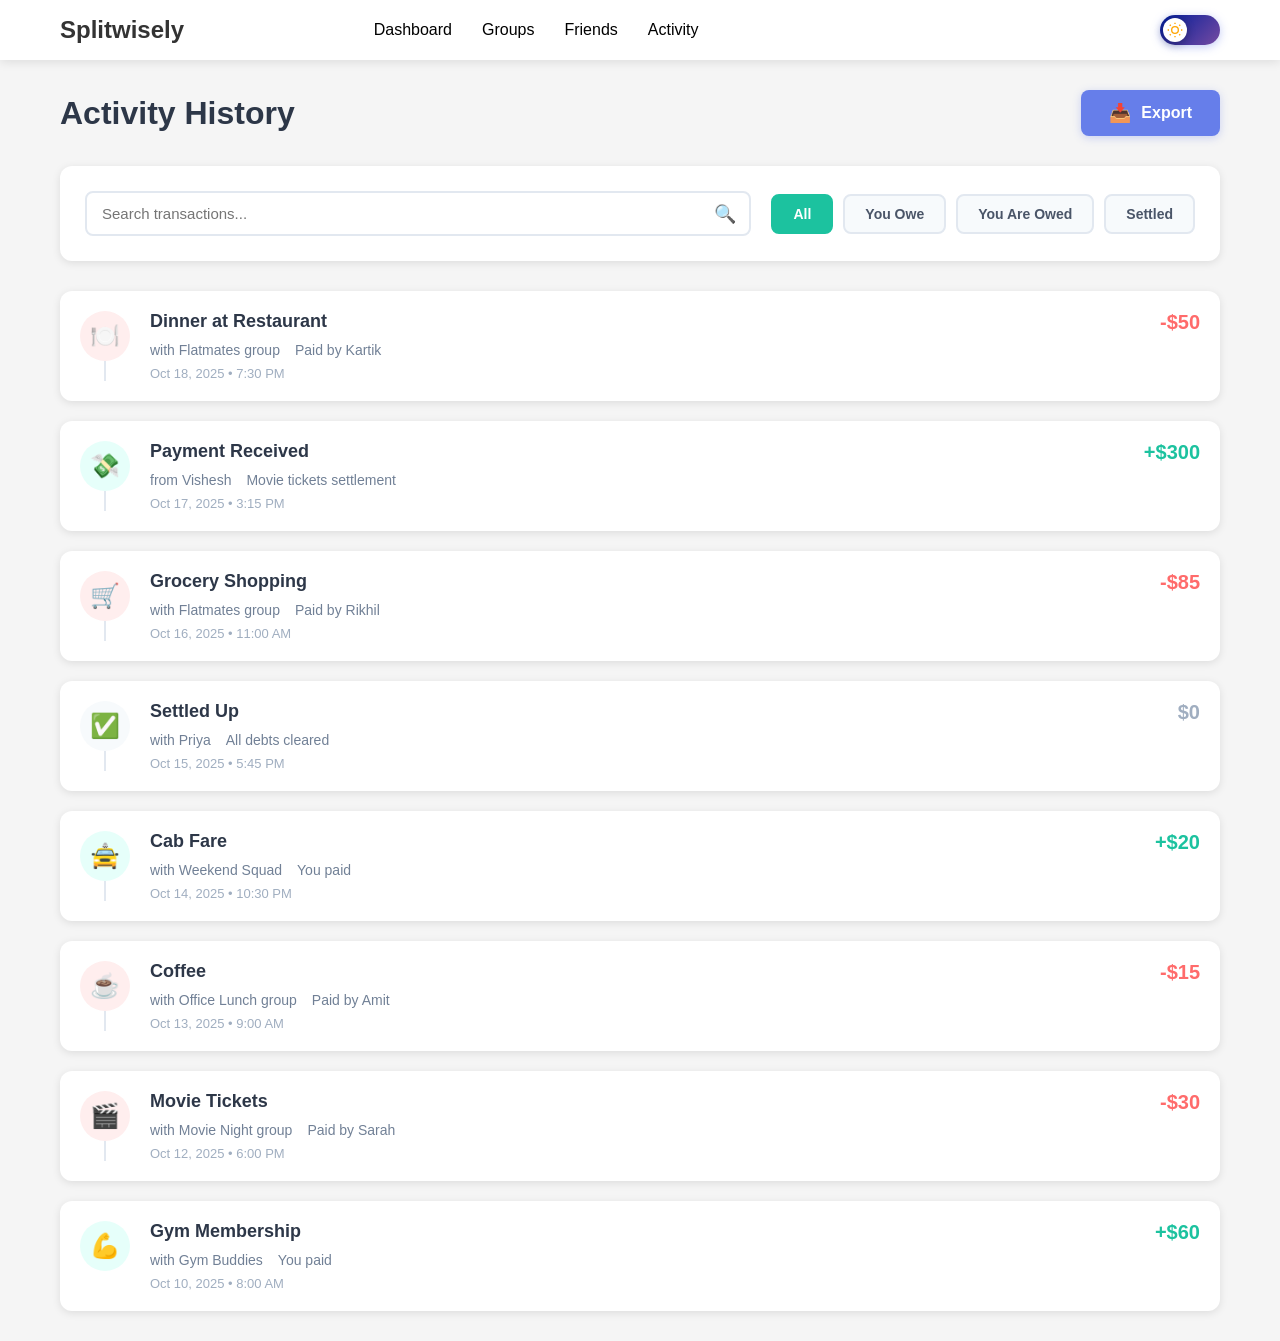
==== templates/activity.html @ 5d75af40 "Added Friends, Activity , Groups page" ====
<!DOCTYPE html>
<html lang="en">
<head>
    <!-- basic HTML5 setup -->
    <meta charset="UTF-8">
    <!-- mobile responsive -->
    <meta name="viewport" content="width=device-width, initial-scale=1.0">
    <title>Activity - Split Wisely</title>
    
    <!-- main dashboard CSS -->
    <link rel="stylesheet" href="../static/css/style.css">
    <!-- activity page ki apni CSS -->
    <link rel="stylesheet" href="../static/css/activity.css">
</head>
<body>
    
    <!-- top navbar -->
    <nav class="navbar">
        <div class="nav-container">
            <!-- logo left me -->
            <h1 class="logo">Splitwisely</h1>
            
            <!-- navigation menu -->
            <ul class="nav-links">
                <li><a href="index.html">Dashboard</a></li>
                <li><a href="groups.html">Groups</a></li>
                <li><a href="friends.html">Friends</a></li>
                <!-- current page - active class laga di -->
                <li><a href="activity.html" class="active">Activity</a></li>
            </ul>
            
            <!-- user greeting -->
            <div class="user-profile">
                <span>Hi, User!</span>
            </div>
            
            <!-- dark mode toggle -->
            <div class="theme-toggle">
                <input type="checkbox" id="themeToggle" class="toggle-checkbox">
                <label for="themeToggle" class="toggle-label">
                    <span class="toggle-ball">
                        <!-- sun icon -->
                        <svg class="icon sun-icon" viewBox="0 0 24 24" fill="none" stroke="currentColor" stroke-width="2">
                            <circle cx="12" cy="12" r="5"></circle>
                            <line x1="12" y1="1" x2="12" y2="3"></line>
                            <line x1="12" y1="21" x2="12" y2="23"></line>
                            <line x1="4.22" y1="4.22" x2="5.64" y2="5.64"></line>
                            <line x1="18.36" y1="18.36" x2="19.78" y2="19.78"></line>
                            <line x1="1" y1="12" x2="3" y2="12"></line>
                            <line x1="21" y1="12" x2="23" y2="12"></line>
                            <line x1="4.22" y1="19.78" x2="5.64" y2="18.36"></line>
                            <line x1="18.36" y1="5.64" x2="19.78" y2="4.22"></line>
                        </svg>
                        <!-- moon icon -->
                        <svg class="icon moon-icon" viewBox="0 0 24 24" fill="currentColor">
                            <path d="M21 12.79A9 9 0 1 1 11.21 3 7 7 0 0 0 21 12.79z"></path>
                        </svg>
                    </span>
                </label>
            </div>
        </div>
    </nav>

    <!-- main content -->
    <div class="main-container">
        
        <!-- page header -->
        <div class="page-header">
            <h1 class="page-title">Activity History</h1>
            <!-- export button - future feature -->
            <button class="export-btn" id="exportBtn">
                <span class="btn-icon">📥</span>
                Export
            </button>
        </div>

        <!-- filters section - search aur filter options -->
        <div class="filters-section">
            <!-- search box -->
            <div class="search-box">
                <input type="text" id="searchInput" placeholder="Search transactions..." class="search-input">
                <span class="search-icon">🔍</span>
            </div>
            
            <!-- filter buttons -->
            <div class="filter-buttons">
                <!-- sab transactions dikhayen - default active -->
                <button class="filter-btn active" data-filter="all">All</button>
                <!-- sirf mujhe dena hai wale -->
                <button class="filter-btn" data-filter="owe">You Owe</button>
                <!-- sirf mujhe milna hai wale -->
                <button class="filter-btn" data-filter="owed">You Are Owed</button>
                <!-- sirf settled transactions -->
                <button class="filter-btn" data-filter="settled">Settled</button>
            </div>
        </div>

        <!-- activity timeline - sab transactions chronologically -->
        <div class="activity-timeline">
            
            <!-- Transaction 1: Recent - dinner expense -->
            <div class="activity-item" data-type="owe">
                <!-- left side - icon aur line -->
                <div class="activity-icon owe-icon">
                    <!-- emoji icon expense type ke according -->
                    <span class="icon-emoji">🍽️</span>
                </div>
                
                <!-- right side - transaction details -->
                <div class="activity-content">
                    <div class="activity-header">
                        <!-- transaction title -->
                        <h3 class="activity-title">Dinner at Restaurant</h3>
                        <!-- amount - red kyunki owe hai -->
                        <p class="activity-amount owe">-$50</p>
                    </div>
                    <div class="activity-details">
                        <!-- kis group/friend ke saath -->
                        <p class="activity-group">with Flatmates group</p>
                        <!-- paid by kaun -->
                        <p class="activity-paidby">Paid by Kartik</p>
                    </div>
                    <!-- date aur time -->
                    <p class="activity-date">Oct 18, 2025 • 7:30 PM</p>
                </div>
            </div>

            <!-- Transaction 2: Payment received -->
            <div class="activity-item" data-type="owed">
                <div class="activity-icon owed-icon">
                    <span class="icon-emoji">💸</span>
                </div>
                <div class="activity-content">
                    <div class="activity-header">
                        <h3 class="activity-title">Payment Received</h3>
                        <!-- green amount - mujhe mila -->
                        <p class="activity-amount owed">+$300</p>
                    </div>
                    <div class="activity-details">
                        <p class="activity-group">from Vishesh</p>
                        <p class="activity-paidby">Movie tickets settlement</p>
                    </div>
                    <p class="activity-date">Oct 17, 2025 • 3:15 PM</p>
                </div>
            </div>

            <!-- Transaction 3: Grocery shopping -->
            <div class="activity-item" data-type="owe">
                <div class="activity-icon owe-icon">
                    <span class="icon-emoji">🛒</span>
                </div>
                <div class="activity-content">
                    <div class="activity-header">
                        <h3 class="activity-title">Grocery Shopping</h3>
                        <p class="activity-amount owe">-$85</p>
                    </div>
                    <div class="activity-details">
                        <p class="activity-group">with Flatmates group</p>
                        <p class="activity-paidby">Paid by Rikhil</p>
                    </div>
                    <p class="activity-date">Oct 16, 2025 • 11:00 AM</p>
                </div>
            </div>

            <!-- Transaction 4: Settled up -->
            <div class="activity-item" data-type="settled">
                <div class="activity-icon settled-icon">
                    <span class="icon-emoji">✅</span>
                </div>
                <div class="activity-content">
                    <div class="activity-header">
                        <h3 class="activity-title">Settled Up</h3>
                        <!-- gray - settled transaction -->
                        <p class="activity-amount settled">$0</p>
                    </div>
                    <div class="activity-details">
                        <p class="activity-group">with Priya</p>
                        <p class="activity-paidby">All debts cleared</p>
                    </div>
                    <p class="activity-date">Oct 15, 2025 • 5:45 PM</p>
                </div>
            </div>

            <!-- Transaction 5: Cab fare -->
            <div class="activity-item" data-type="owed">
                <div class="activity-icon owed-icon">
                    <span class="icon-emoji">🚖</span>
                </div>
                <div class="activity-content">
                    <div class="activity-header">
                        <h3 class="activity-title">Cab Fare</h3>
                        <p class="activity-amount owed">+$20</p>
                    </div>
                    <div class="activity-details">
                        <p class="activity-group">with Weekend Squad</p>
                        <p class="activity-paidby">You paid</p>
                    </div>
                    <p class="activity-date">Oct 14, 2025 • 10:30 PM</p>
                </div>
            </div>

            <!-- Transaction 6: Coffee -->
            <div class="activity-item" data-type="owe">
                <div class="activity-icon owe-icon">
                    <span class="icon-emoji">☕</span>
                </div>
                <div class="activity-content">
                    <div class="activity-header">
                        <h3 class="activity-title">Coffee</h3>
                        <p class="activity-amount owe">-$15</p>
                    </div>
                    <div class="activity-details">
                        <p class="activity-group">with Office Lunch group</p>
                        <p class="activity-paidby">Paid by Amit</p>
                    </div>
                    <p class="activity-date">Oct 13, 2025 • 9:00 AM</p>
                </div>
            </div>

            <!-- Transaction 7: Movie tickets -->
            <div class="activity-item" data-type="owe">
                <div class="activity-icon owe-icon">
                    <span class="icon-emoji">🎬</span>
                </div>
                <div class="activity-content">
                    <div class="activity-header">
                        <h3 class="activity-title">Movie Tickets</h3>
                        <p class="activity-amount owe">-$30</p>
                    </div>
                    <div class="activity-details">
                        <p class="activity-group">with Movie Night group</p>
                        <p class="activity-paidby">Paid by Sarah</p>
                    </div>
                    <p class="activity-date">Oct 12, 2025 • 6:00 PM</p>
                </div>
            </div>

            <!-- Transaction 8: Gym membership -->
            <div class="activity-item" data-type="owed">
                <div class="activity-icon owed-icon">
                    <span class="icon-emoji">💪</span>
                </div>
                <div class="activity-content">
                    <div class="activity-header">
                        <h3 class="activity-title">Gym Membership</h3>
                        <p class="activity-amount owed">+$60</p>
                    </div>
                    <div class="activity-details">
                        <p class="activity-group">with Gym Buddies</p>
                        <p class="activity-paidby">You paid</p>
                    </div>
                    <p class="activity-date">Oct 10, 2025 • 8:00 AM</p>
                </div>
            </div>

        </div>

        <!-- no results message - initially hidden -->
        <div class="no-results" id="noResults" style="display: none;">
            <p>No transactions found 🔍</p>
            <p class="no-results-sub">Try adjusting your search or filters</p>
        </div>

    </div>

    <!-- JavaScript files -->
    <script src="../static/js/app.js"></script>
    <script src="../static/js/activity.js"></script>
</body>
</html>
---- static/css/style.css ----
/* ===== RESET & BASIC STYLING ===== */
* {
    margin: 0;
    padding: 0;
    box-sizing: border-box;
}

body {
    font-family: 'Segoe UI', Tahoma, Geneva, Verdana, sans-serif;
    background-color: #f5f5f5;
    color: #333;
}

/* ===== NAVBAR STYLING ===== */
.navbar {
    background-color: #ffffff;
    padding: 15px 0;
    box-shadow: 0 2px 10px rgba(0,0,0,0.1);
    position: sticky;
    top: 0;
    z-index: 100;
}

.nav-container {
    max-width: 1200px;
    margin: 0 auto;
    padding: 0 20px;
    display: flex;
    justify-content: space-between;
    align-items: center;
}

/* LOGO STYLING - Yaha tumhara logo chhota hoga */
.logo img {
    height: 150px;
    width: auto;
}

.nav-links {
    display: flex;
    list-style: none;
    gap: 30px;
}

.nav-links a {
    color: rgb(0, 0, 0);
    text-decoration: none;
    font-weight: 500;
    font-size: 16px;
    transition: opacity 0.3s;
}

.nav-links a:hover {
    opacity: 0.8;
}

.user-profile {
    color: white;
    font-weight: 500;
}

/* ===== MAIN CONTAINER ===== */
.main-container {
    max-width: 1200px;
    margin: 30px auto;
    padding: 0 20px;
}

/* ===== BALANCE SECTION ===== */
.balance-section {
    display: grid;
    grid-template-columns: repeat(3, 1fr);
    gap: 20px;
    margin-bottom: 40px;
}

.balance-card {
    background: white;
    padding: 25px;
    border-radius: 12px;
    box-shadow: 0 2px 8px rgba(0,0,0,0.1);
    text-align: center;
    transition: transform 0.3s;
}

.balance-card:hover {
    transform: translateY(-5px);
}

.balance-card h3 {
    font-size: 14px;
    color: #666;
    margin-bottom: 10px;
    text-transform: uppercase;
    letter-spacing: 1px;
}

.balance-card .amount {
    font-size: 32px;
    font-weight: bold;
}

/* Balance card colors */
.balance-card.owe .amount {
    color: #ec6707;
}

.balance-card.owed .amount {
    color: #1cc29f;
}

.balance-card.total .amount {
    color: #d40000;
}

/* ===== EXPENSES SECTION ===== */
.expenses-section {
    background: white;
    padding: 30px;
    border-radius: 12px;
    box-shadow: 0 2px 8px rgba(0,0,0,0.1);
}

.expenses-section h2 {
    margin-bottom: 20px;
    color: #2d3748;
    font-size: 24px;
}

.expense-list {
    display: flex;
    flex-direction: column;
    gap: 15px;
}

.expense-item {
    display: flex;
    justify-content: space-between;
    align-items: center;
    padding: 15px;
    background: #f9fafb;
    border-radius: 8px;
    border-left: 4px solid #e2e8f0;
    transition: all 0.3s;
}

.expense-item:hover {
    background: #f1f5f9;
    border-left-color: #1cc29f;
}

.expense-info h4 {
    font-size: 16px;
    color: #2d3748;
    margin-bottom: 5px;
}

.expense-date {
    font-size: 13px;
    color: #718096;
}

.expense-amount {
    font-weight: 600;
    font-size: 16px;
}

.owe-amount p {
    color: #ec6707;
}

.owed-amount p {
    color: #1cc29f;
}

/* ===== FLOATING ADD BUTTON ===== */
.add-expense-btn {
    position: fixed;
    bottom: 30px;
    right: 30px;
    width: 60px;
    height: 60px;
    background: #1cc29f;
    color: white;
    border: none;
    border-radius: 50%;
    font-size: 30px;
    cursor: pointer;
    box-shadow: 0 4px 15px rgba(28, 194, 159, 0.4);
    transition: all 0.3s;
    display: flex;
    align-items: center;
    justify-content: center;
}

.add-expense-btn:hover {
    background: #17a085;
    transform: scale(1.1);
    box-shadow: 0 6px 20px rgba(28, 194, 159, 0.6);
}

.add-expense-btn:active {
    transform: scale(0.95);
}

/* ===== RESPONSIVE DESIGN ===== */
@media (max-width: 768px) {
    .balance-section {
        grid-template-columns: 1fr;
    }
    
    .nav-links {
        gap: 15px;
        font-size: 14px;
    }
    
    .logo img {
        padding: 20px;
        width: 250px;
    }
    
    .expense-item {
        flex-direction: column;
        align-items: flex-start;
        gap: 10px;
    }
}
/* ===== ADD EXPENSE MODAL ===== */
.modal-overlay {
    display: none;
    position: fixed;
    top: 0;
    left: 0;
    width: 100%;
    height: 100%;
    background: rgba(0, 0, 0, 0.6);
    z-index: 1000;
    backdrop-filter: blur(3px);
    animation: fadeIn 0.3s ease;
}

.modal-overlay.active {
    display: flex;
    justify-content: center;
    align-items: center;
}

@keyframes fadeIn {
    from {
        opacity: 0;
    }
    to {
        opacity: 1;
    }
}

.modal-content {
    background: white;
    border-radius: 16px;
    padding: 30px;
    width: 90%;
    max-width: 500px;
    box-shadow: 0 10px 40px rgba(0, 0, 0, 0.3);
    animation: slideUp 0.3s ease;
    max-height: 90vh;
    overflow-y: auto;
}

@keyframes slideUp {
    from {
        transform: translateY(50px);
        opacity: 0;
    }
    to {
        transform: translateY(0);
        opacity: 1;
    }
}

.modal-header {
    display: flex;
    justify-content: space-between;
    align-items: center;
    margin-bottom: 25px;
    padding-bottom: 15px;
    border-bottom: 2px solid #e2e8f0;
}

.modal-header h2 {
    color: #2d3748;
    font-size: 24px;
    margin: 0;
}

.close-btn {
    background: none;
    border: none;
    font-size: 32px;
    color: #718096;
    cursor: pointer;
    width: 40px;
    height: 40px;
    display: flex;
    align-items: center;
    justify-content: center;
    border-radius: 50%;
    transition: all 0.3s;
}

.close-btn:hover {
    background: #f1f5f9;
    color: #2d3748;
    transform: rotate(90deg);
}

/* ===== FORM STYLING ===== */
.expense-form {
    display: flex;
    flex-direction: column;
    gap: 20px;
}

.form-group {
    display: flex;
    flex-direction: column;
    gap: 8px;
}

.form-group label {
    font-weight: 600;
    color: #2d3748;
    font-size: 14px;
    text-transform: uppercase;
    letter-spacing: 0.5px;
}

.form-group input,
.form-group select {
    padding: 12px 15px;
    border: 2px solid #e2e8f0;
    border-radius: 8px;
    font-size: 16px;
    color: #2d3748;
    transition: all 0.3s;
    font-family: inherit;
}

.form-group input:focus,
.form-group select:focus {
    outline: none;
    border-color: #1cc29f;
    box-shadow: 0 0 0 3px rgba(28, 194, 159, 0.1);
}

.form-group input::placeholder {
    color: #a0aec0;
}

/* ===== FORM BUTTONS ===== */
.form-actions {
    display: flex;
    gap: 15px;
    margin-top: 10px;
}

.btn-cancel,
.btn-submit {
    flex: 1;
    padding: 14px 20px;
    border: none;
    border-radius: 8px;
    font-size: 16px;
    font-weight: 600;
    cursor: pointer;
    transition: all 0.3s;
}

.btn-cancel {
    background: #f1f5f9;
    color: #4a5568;
}

.btn-cancel:hover {
    background: #e2e8f0;
}

.btn-submit {
    background: #1cc29f;
    color: white;
}

.btn-submit:hover {
    background: #17a085;
    transform: translateY(-2px);
    box-shadow: 0 4px 12px rgba(28, 194, 159, 0.3);
}

.btn-submit:active {
    transform: translateY(0);
}

/* ===== RESPONSIVE MODAL ===== */
@media (max-width: 768px) {
    .modal-content {
        width: 95%;
        padding: 20px;
    }
    
    .modal-header h2 {
        font-size: 20px;
    }
    
    .form-actions {
        flex-direction: column;
    }
}
/* ===== DARK MODE TOGGLE SWITCH WITH ICONS ===== */
.theme-toggle {
    display: flex;
    align-items: center;
    margin-left: 20px;
}

.toggle-checkbox {
    display: none;
}

.toggle-label {
    width: 60px;
    height: 30px;
    background: linear-gradient(135deg, #001c99 0%, #764ba2 100%);
    border-radius: 50px;
    position: relative;
    cursor: pointer;
    transition: background 0.3s;
    display: flex;
    align-items: center;
    padding: 3px;
    box-shadow: 0 2px 10px rgba(102, 126, 234, 0.4);
}

.toggle-label:hover {
    box-shadow: 0 4px 15px rgba(102, 126, 234, 0.6);
}

.toggle-ball {
    width: 24px;
    height: 24px;
    background: white;
    border-radius: 50%;
    position: absolute;
    left: 3px;
    transition: transform 0.4s cubic-bezier(0.68, -0.55, 0.265, 1.55);
    box-shadow: 0 2px 8px rgba(0,0,0,0.3);
    display: flex;
    align-items: center;
    justify-content: center;
    overflow: hidden;
}

/* Sun and Moon Icons */
.icon {
    width: 16px;
    height: 16px;
    position: absolute;
    transition: all 0.4s ease;
}

.sun-icon {
    color: #ffa500;
    opacity: 1;
    transform: rotate(0deg) scale(1);
}

.moon-icon {
    color: #ffd700;
    opacity: 0;
    transform: rotate(180deg) scale(0);
}

/* When checkbox is checked (Dark mode ON) */
.toggle-checkbox:checked + .toggle-label {
    background: linear-gradient(135deg, #2d3748 0%, #1a202c 100%);
}

.toggle-checkbox:checked + .toggle-label .toggle-ball {
    transform: translateX(30px);
    background: #1a202c;
}

.toggle-checkbox:checked + .toggle-label .sun-icon {
    opacity: 0;
    transform: rotate(-180deg) scale(0);
}

.toggle-checkbox:checked + .toggle-label .moon-icon {
    opacity: 1;
    transform: rotate(0deg) scale(1);
}

/* ===== DARK MODE STYLES ===== */
body.dark-mode {
    background-color: #1a202c;
    color: #e2e8f0;
}

/* Navbar in dark mode */
body.dark-mode .navbar {
    background-color: #2d3748;
    box-shadow: 0 2px 10px rgba(0,0,0,0.5);
}

body.dark-mode .nav-links a {
    color: #e2e8f0;
}

body.dark-mode .user-profile {
    color: #e2e8f0;
}

/* Balance cards in dark mode */
body.dark-mode .balance-card {
    background: #2d3748;
    color: #e2e8f0;
}

body.dark-mode .balance-card h3 {
    color: #a0aec0;
}

/* Expenses section in dark mode */
body.dark-mode .expenses-section {
    background: #2d3748;
    color: #e2e8f0;
}

body.dark-mode .expenses-section h2 {
    color: #e2e8f0;
}

body.dark-mode .expense-item {
    background: #1a202c;
    border-left-color: #4a5568;
}

body.dark-mode .expense-item:hover {
    background: #374151;
    border-left-color: #1cc29f;
}

body.dark-mode .expense-info h4 {
    color: #e2e8f0;
}

body.dark-mode .expense-date {
    color: #a0aec0;
}

/* Floating button in dark mode */
body.dark-mode .add-expense-btn {
    background: #1cc29f;
    box-shadow: 0 4px 15px rgba(28, 194, 159, 0.6);
}

/* Modal in dark mode */
body.dark-mode .modal-overlay {
    background: rgba(0, 0, 0, 0.8);
}

body.dark-mode .modal-content {
    background: #2d3748;
    color: #e2e8f0;
}

body.dark-mode .modal-header {
    border-bottom-color: #4a5568;
}

body.dark-mode .modal-header h2 {
    color: #e2e8f0;
}

body.dark-mode .close-btn {
    color: #a0aec0;
}

body.dark-mode .close-btn:hover {
    background: #374151;
    color: #e2e8f0;
}

body.dark-mode .form-group label {
    color: #e2e8f0;
}

body.dark-mode .form-group input,
body.dark-mode .form-group select {
    background: #1a202c;
    border-color: #4a5568;
    color: #e2e8f0;
}

body.dark-mode .form-group input:focus,
body.dark-mode .form-group select:focus {
    border-color: #1cc29f;
}

body.dark-mode .btn-cancel {
    background: #374151;
    color: #e2e8f0;
}

body.dark-mode .btn-cancel:hover {
    background: #4a5568;
}

/* Smooth transition for all elements */
body,
.navbar,
.balance-card,
.expenses-section,
.expense-item,
.modal-content,
.form-group input,
.form-group select,
.btn-cancel {
    transition: background-color 0.3s ease, color 0.3s ease, border-color 0.3s ease;
}
/* ===== TOTAL BALANCE DYNAMIC COLORS ===== */
.balance-card.total .amount.balance-negative {
    color: #ff6b6b !important;
}

.balance-card.total .amount.balance-positive {
    color: #1cc29f !important;
}

.balance-card.total .amount.balance-zero {
    color: #a0aec0 !important;
}

body.dark-mode .balance-card.total .amount.balance-zero {
    color: #e2e8f0 !important;
}
---- static/css/activity.css ----
/* ===== ACTIVITY PAGE STYLING ===== */

/* page header - title aur export button */
.page-header {
    display: flex;
    justify-content: space-between;
    align-items: center;
    margin-bottom: 30px;
    flex-wrap: wrap;
    gap: 20px;
}

/* page title */
.page-title {
    font-size: 32px;
    font-weight: 700;
    color: #2d3748;
    margin: 0;
}

/* export button - CSV/PDF download ke liye future me */
.export-btn {
    display: flex;
    align-items: center;
    gap: 10px;
    padding: 12px 28px;
    background: #667eea; /* purple */
    color: white;
    border: none;
    border-radius: 8px;
    font-size: 16px;
    font-weight: 600;
    cursor: pointer;
    transition: all 0.3s ease;
    box-shadow: 0 2px 8px rgba(102, 126, 234, 0.3);
}

.btn-icon {
    font-size: 18px;
}

.export-btn:hover {
    background: #5568d3;
    transform: translateY(-2px);
    box-shadow: 0 4px 12px rgba(102, 126, 234, 0.4);
}

.export-btn:active {
    transform: translateY(0);
}

/* ===== FILTERS SECTION ===== */
.filters-section {
    background: white;
    padding: 25px;
    border-radius: 12px;
    box-shadow: 0 2px 8px rgba(0, 0, 0, 0.1);
    margin-bottom: 30px;
    display: flex;
    gap: 20px;
    flex-wrap: wrap; /* mobile pe wrap ho jayega */
    align-items: center;
}

/* search box container */
.search-box {
    position: relative;
    flex: 1; /* available space le lega */
    min-width: 250px; /* minimum width */
}

/* search input field */
.search-input {
    width: 100%;
    padding: 12px 45px 12px 15px; /* right me icon ke liye space */
    border: 2px solid #e2e8f0;
    border-radius: 8px;
    font-size: 15px;
    transition: all 0.3s ease;
    font-family: inherit;
}

/* search input focus - border green ho jayega */
.search-input:focus {
    outline: none;
    border-color: #1cc29f;
    box-shadow: 0 0 0 3px rgba(28, 194, 159, 0.1);
}

/* search icon - input ke andar right side */
.search-icon {
    position: absolute;
    right: 15px;
    top: 50%;
    transform: translateY(-50%);
    font-size: 18px;
    pointer-events: none; /* click na ho */
}

/* filter buttons container */
.filter-buttons {
    display: flex;
    gap: 10px;
    flex-wrap: wrap;
}

/* individual filter button */
.filter-btn {
    padding: 10px 20px;
    background: #f7fafc; /* light gray */
    color: #4a5568;
    border: 2px solid #e2e8f0;
    border-radius: 8px;
    font-size: 14px;
    font-weight: 600;
    cursor: pointer;
    transition: all 0.3s ease;
    white-space: nowrap; /* text ek line me */
}

/* filter button hover */
.filter-btn:hover {
    background: #edf2f7;
    border-color: #cbd5e0;
}

/* active filter button - green */
.filter-btn.active {
    background: #1cc29f;
    color: white;
    border-color: #1cc29f;
}

/* ===== ACTIVITY TIMELINE ===== */
.activity-timeline {
    display: flex;
    flex-direction: column;
    gap: 20px;
}

/* har transaction item */
.activity-item {
    background: white;
    padding: 20px;
    border-radius: 12px;
    box-shadow: 0 2px 8px rgba(0, 0, 0, 0.1);
    display: flex;
    gap: 20px;
    transition: all 0.3s ease;
    cursor: pointer;
}

/* item hover - thoda upar uthe */
.activity-item:hover {
    transform: translateY(-3px);
    box-shadow: 0 6px 16px rgba(0, 0, 0, 0.15);
}

/* left side - icon circle with vertical line */
.activity-icon {
    width: 50px;
    height: 50px;
    border-radius: 50%; /* circular */
    display: flex;
    align-items: center;
    justify-content: center;
    font-size: 24px;
    flex-shrink: 0; /* size fixed rahe */
    position: relative;
}

/* icon colors - transaction type ke according */
.activity-icon.owe-icon {
    background: #fee; /* light red */
}

.activity-icon.owed-icon {
    background: #e6fffa; /* light green */
}

.activity-icon.settled-icon {
    background: #f7fafc; /* light gray */
}

/* vertical connecting line between icons */
.activity-item:not(:last-child) .activity-icon::after {
    content: '';
    position: absolute;
    top: 100%;
    left: 50%;
    transform: translateX(-50%);
    width: 2px;
    height: 20px; /* line ki height */
    background: #e2e8f0;
}

/* emoji icon inside circle */
.icon-emoji {
    font-size: 24px;
}

/* right side - transaction details */
.activity-content {
    flex: 1; /* remaining space le lega */
    display: flex;
    flex-direction: column;
    gap: 8px;
}

/* header - title aur amount side by side */
.activity-header {
    display: flex;
    justify-content: space-between;
    align-items: flex-start;
    gap: 15px;
}

/* transaction title */
.activity-title {
    font-size: 18px;
    font-weight: 600;
    color: #2d3748;
    margin: 0;
}

/* transaction amount */
.activity-amount {
    font-size: 20px;
    font-weight: 700;
    margin: 0;
    white-space: nowrap; /* wrap na ho */
}

/* amount colors - type ke according */
.activity-amount.owe {
    color: #ff6b6b; /* red - mujhe dena hai */
}

.activity-amount.owed {
    color: #1cc29f; /* green - mujhe milna hai */
}

.activity-amount.settled {
    color: #a0aec0; /* gray - settled */
}

/* transaction details - group aur paid by */
.activity-details {
    display: flex;
    gap: 15px;
    flex-wrap: wrap;
}

.activity-group,
.activity-paidby {
    font-size: 14px;
    color: #718096;
    margin: 0;
}

/* date aur time */
.activity-date {
    font-size: 13px;
    color: #a0aec0;
    margin: 0;
}

/* ===== NO RESULTS MESSAGE ===== */
.no-results {
    text-align: center;
    padding: 60px 20px;
    background: white;
    border-radius: 12px;
    box-shadow: 0 2px 8px rgba(0, 0, 0, 0.1);
}

.no-results p {
    font-size: 20px;
    color: #4a5568;
    margin: 0 0 10px 0;
}

.no-results-sub {
    font-size: 15px;
    color: #a0aec0;
}

/* ===== DARK MODE SUPPORT ===== */

body.dark-mode .page-title {
    color: #e2e8f0;
}

body.dark-mode .filters-section {
    background: #2d3748;
}

body.dark-mode .search-input {
    background: #1a202c;
    border-color: #4a5568;
    color: #e2e8f0;
}

body.dark-mode .search-input:focus {
    border-color: #1cc29f;
}

body.dark-mode .filter-btn {
    background: #1a202c;
    color: #e2e8f0;
    border-color: #4a5568;
}

body.dark-mode .filter-btn:hover {
    background: #374151;
}

body.dark-mode .filter-btn.active {
    background: #1cc29f;
    color: white;
}

body.dark-mode .activity-item {
    background: #2d3748;
}

body.dark-mode .activity-title {
    color: #e2e8f0;
}

body.dark-mode .activity-group,
body.dark-mode .activity-paidby {
    color: #a0aec0;
}

body.dark-mode .activity-icon.owe-icon {
    background: #3d1f1f;
}

body.dark-mode .activity-icon.owed-icon {
    background: #1a3d35;
}

body.dark-mode .activity-icon.settled-icon {
    background: #1a202c;
}

body.dark-mode .no-results {
    background: #2d3748;
}

/* ===== RESPONSIVE MOBILE ===== */
@media (max-width: 768px) {
    /* header stack ho jayega */
    .page-header {
        flex-direction: column;
        align-items: flex-start;
    }
    
    .page-title {
        font-size: 26px;
    }
    
    /* export button full width */
    .export-btn {
        width: 100%;
        justify-content: center;
    }
    
    /* filters stack ho jayenge */
    .filters-section {
        flex-direction: column;
        align-items: stretch;
    }
    
    .search-box {
        width: 100%;
        min-width: auto;
    }
    
    /* filter buttons full width */
    .filter-buttons {
        width: 100%;
    }
    
    .filter-btn {
        flex: 1; /* equal width */
        min-width: 0;
    }
    
    /* activity item vertical layout */
    .activity-header {
        flex-direction: column;
        gap: 8px;
    }
    
    .activity-amount {
        align-self: flex-start;
    }
}
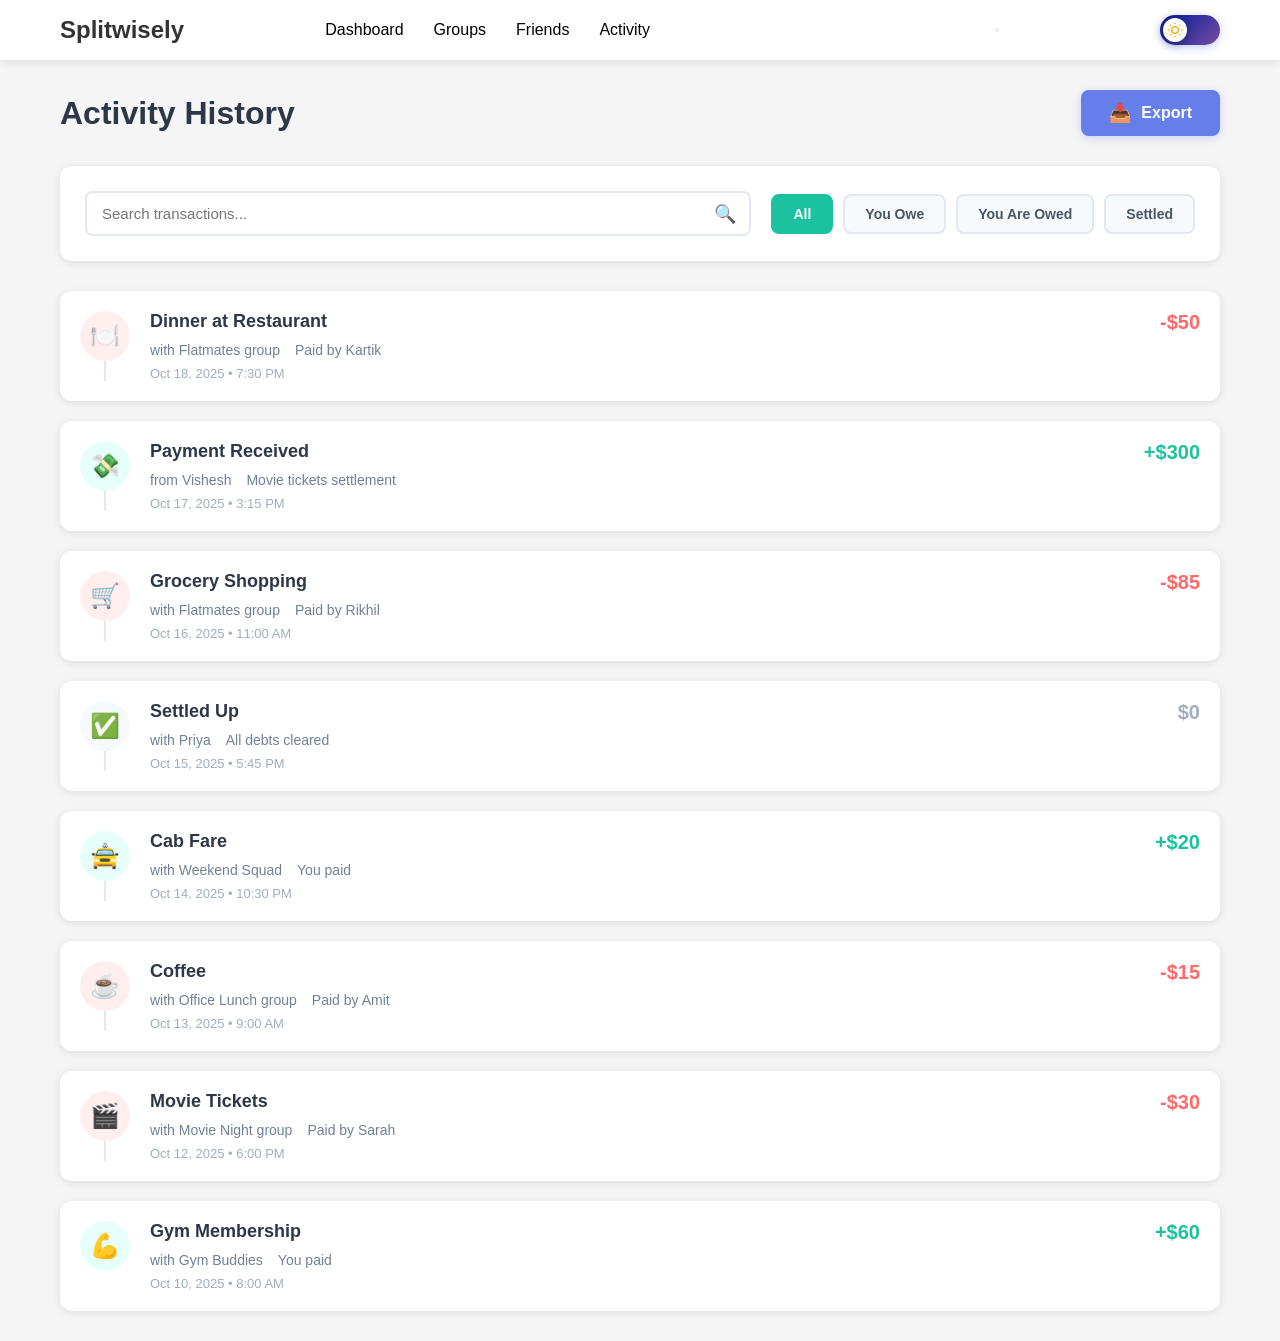
==== commit 3e4a2991: "Refactor HTML templates and add mobile responsiveness - Updated `groups.html`, `index.html`, and `la" ====
--- a/templates/activity.html
+++ b/templates/activity.html
@@ -1,6 +1,7 @@
 <!DOCTYPE html>
 <html lang="en">
 <head>
+    <link rel="stylesheet" href="../static/css/mobile-responsive.css">
     <!-- basic HTML5 setup -->
     <meta charset="UTF-8">
     <!-- mobile responsive -->
@@ -266,5 +267,6 @@
     <!-- JavaScript files -->
     <script src="../static/js/app.js"></script>
     <script src="../static/js/activity.js"></script>
+    <script src="../static/js/mobile-menu.js"></script>
 </body>
 </html>
--- a/static/css/mobile-responsive.css
+++ b/static/css/mobile-responsive.css
@@ -0,0 +1,372 @@
+/* ===== MOBILE RESPONSIVE IMPROVEMENTS ===== */
+
+/* ye CSS sirf mobile devices ke liye apply hoga */
+@media (max-width: 768px) {
+    
+    /* ===== NAVBAR MOBILE OPTIMIZATION ===== */
+    
+    /* nav container - better spacing */
+    .nav-container {
+        padding: 0 15px;
+        gap: 10px;
+    }
+    
+    /* logo chhota kar diya mobile pe */
+    .logo {
+        font-size: 20px !important;
+    }
+    
+    /* desktop menu hide kar di - hamburger menu dikhegi */
+    .nav-links {
+        position: fixed;
+        top: 60px; /* navbar ke neeche */
+        right: -100%; /* screen ke bahar hidden */
+        width: 250px;
+        height: calc(100vh - 60px); /* full height minus navbar */
+        background: white;
+        flex-direction: column;
+        padding: 20px;
+        box-shadow: -5px 0 15px rgba(0, 0, 0, 0.1);
+        transition: right 0.3s ease;
+        z-index: 999;
+        gap: 0;
+    }
+    
+    /* jab menu open ho - slide in from right */
+    .nav-links.active {
+        right: 0;
+    }
+    
+    /* menu items styling mobile pe */
+    .nav-links li {
+        width: 100%;
+        margin: 0;
+        border-bottom: 1px solid #e2e8f0;
+    }
+    
+    .nav-links a {
+        display: block;
+        padding: 15px 10px;
+        color: #2d3748 !important;
+        font-size: 16px;
+    }
+    
+    .nav-links a:hover,
+    .nav-links a.active {
+        background: #f7fafc;
+        border-radius: 8px;
+    }
+    
+    /* user profile hide kar di mobile pe - space save karne ke liye */
+    .user-profile {
+        display: none;
+    }
+    
+    /* dark mode toggle chhota kar diya */
+    .theme-toggle {
+        margin-left: auto; /* right side pe */
+    }
+    
+    .toggle-label {
+        width: 50px;
+        height: 25px;
+    }
+    
+    .toggle-ball {
+        width: 20px;
+        height: 20px;
+    }
+    
+    /* hamburger menu button - mobile pe dikhega */
+    .hamburger-menu {
+        display: flex !important; /* normally hidden hai desktop pe */
+        flex-direction: column;
+        gap: 5px;
+        background: none;
+        border: none;
+        cursor: pointer;
+        padding: 8px;
+        margin-left: 10px;
+    }
+    
+    /* hamburger lines */
+    .hamburger-line {
+        width: 25px;
+        height: 3px;
+        background: white;
+        border-radius: 2px;
+        transition: all 0.3s ease;
+    }
+    
+    /* jab menu open ho - hamburger X ban jaye */
+    .hamburger-menu.active .hamburger-line:nth-child(1) {
+        transform: rotate(45deg) translateY(8px);
+    }
+    
+    .hamburger-menu.active .hamburger-line:nth-child(2) {
+        opacity: 0; /* middle line hide */
+    }
+    
+    .hamburger-menu.active .hamburger-line:nth-child(3) {
+        transform: rotate(-45deg) translateY(-8px);
+    }
+    
+    /* dark mode me navbar menu */
+    body.dark-mode .nav-links {
+        background: #2d3748;
+    }
+    
+    body.dark-mode .nav-links li {
+        border-bottom-color: #4a5568;
+    }
+    
+    body.dark-mode .nav-links a {
+        color: #e2e8f0 !important;
+    }
+    
+    body.dark-mode .nav-links a:hover {
+        background: #1a202c;
+    }
+    
+    /* ===== MAIN CONTAINER MOBILE ===== */
+    
+    .main-container {
+        padding: 15px;
+    }
+    
+    /* ===== BALANCE CARDS MOBILE ===== */
+    
+    .balance-section {
+        grid-template-columns: 1fr; /* ek column - cards stack honge */
+        gap: 15px;
+    }
+    
+    .balance-card {
+        padding: 20px;
+    }
+    
+    .balance-card h3 {
+        font-size: 12px;
+    }
+    
+    .balance-card .amount {
+        font-size: 28px;
+    }
+    
+    /* ===== EXPENSES SECTION MOBILE ===== */
+    
+    .expenses-section {
+        padding: 20px 15px;
+    }
+    
+    .expenses-section h2 {
+        font-size: 20px;
+    }
+    
+    .expense-item {
+        padding: 12px;
+        flex-direction: column;
+        align-items: flex-start;
+        gap: 10px;
+    }
+    
+    .expense-info h4 {
+        font-size: 15px;
+    }
+    
+    .expense-date {
+        font-size: 12px;
+    }
+    
+    .expense-amount {
+        font-size: 14px;
+        align-self: flex-end; /* right side pe */
+    }
+    
+    /* ===== FLOATING BUTTON MOBILE ===== */
+    
+    .add-expense-btn {
+        width: 55px;
+        height: 55px;
+        bottom: 20px;
+        right: 20px;
+        font-size: 26px;
+    }
+    
+    /* ===== MODAL MOBILE OPTIMIZATION ===== */
+    
+    .modal-content {
+        width: 95%;
+        max-width: 95%;
+        padding: 20px;
+        max-height: 85vh;
+    }
+    
+    .modal-header h2 {
+        font-size: 20px;
+    }
+    
+    .form-group label {
+        font-size: 12px;
+    }
+    
+    .form-group input,
+    .form-group select {
+        padding: 10px 12px;
+        font-size: 15px;
+    }
+    
+    .form-actions {
+        flex-direction: column;
+        gap: 10px;
+    }
+    
+    .btn-cancel,
+    .btn-submit {
+        width: 100%;
+    }
+    
+    /* ===== GROUPS PAGE MOBILE ===== */
+    
+    .groups-grid {
+        grid-template-columns: 1fr;
+        gap: 15px;
+    }
+    
+    .group-card {
+        padding: 20px;
+    }
+    
+    /* ===== FRIENDS PAGE MOBILE ===== */
+    
+    .friends-list {
+        gap: 15px;
+    }
+    
+    .friend-card {
+        padding: 15px;
+        flex-direction: column;
+        gap: 15px;
+    }
+    
+    .friend-profile {
+        width: 100%;
+    }
+    
+    .friend-actions {
+        width: 100%;
+        justify-content: space-between;
+    }
+    
+    .friend-balance {
+        text-align: left;
+    }
+    
+    /* ===== ACTIVITY PAGE MOBILE ===== */
+    
+    .filters-section {
+        padding: 15px;
+        flex-direction: column;
+        gap: 15px;
+    }
+    
+    .search-box {
+        width: 100%;
+    }
+    
+    .filter-buttons {
+        width: 100%;
+        justify-content: space-between;
+    }
+    
+    .filter-btn {
+        flex: 1;
+        padding: 8px 12px;
+        font-size: 13px;
+    }
+    
+    .activity-item {
+        padding: 15px;
+        gap: 15px;
+    }
+    
+    .activity-icon {
+        width: 45px;
+        height: 45px;
+        font-size: 20px;
+    }
+    
+    .activity-title {
+        font-size: 16px;
+    }
+    
+    .activity-amount {
+        font-size: 18px;
+    }
+    
+    /* ===== TOUCH OPTIMIZATIONS ===== */
+    
+    /* sab clickable elements ko bada kar diya - touch friendly */
+    button,
+    a,
+    .clickable {
+        min-height: 44px; /* Apple ki recommendation */
+        min-width: 44px;
+    }
+    
+    /* tap highlight color */
+    * {
+        -webkit-tap-highlight-color: rgba(28, 194, 159, 0.2);
+    }
+    
+    /* smooth scrolling mobile pe */
+    html {
+        scroll-behavior: smooth;
+    }
+    
+}
+
+/* ===== EXTRA SMALL MOBILE (< 480px) ===== */
+@media (max-width: 480px) {
+    
+    /* logo aur chhota */
+    .logo {
+        font-size: 18px !important;
+    }
+    
+    /* balance cards aur compact */
+    .balance-card .amount {
+        font-size: 24px;
+    }
+    
+    /* hamburger menu width kam */
+    .nav-links {
+        width: 220px;
+    }
+    
+    /* activity page */
+    .activity-header {
+        flex-direction: column;
+        gap: 8px;
+    }
+    
+    .activity-amount {
+        align-self: flex-start;
+    }
+    
+}
+
+/* ===== LANDSCAPE MODE FIXES ===== */
+@media (max-width: 768px) and (orientation: landscape) {
+    
+    /* navbar height kam */
+    .navbar {
+        padding: 10px 0;
+    }
+    
+    /* modal height adjust */
+    .modal-content {
+        max-height: 90vh;
+    }
+    
+}
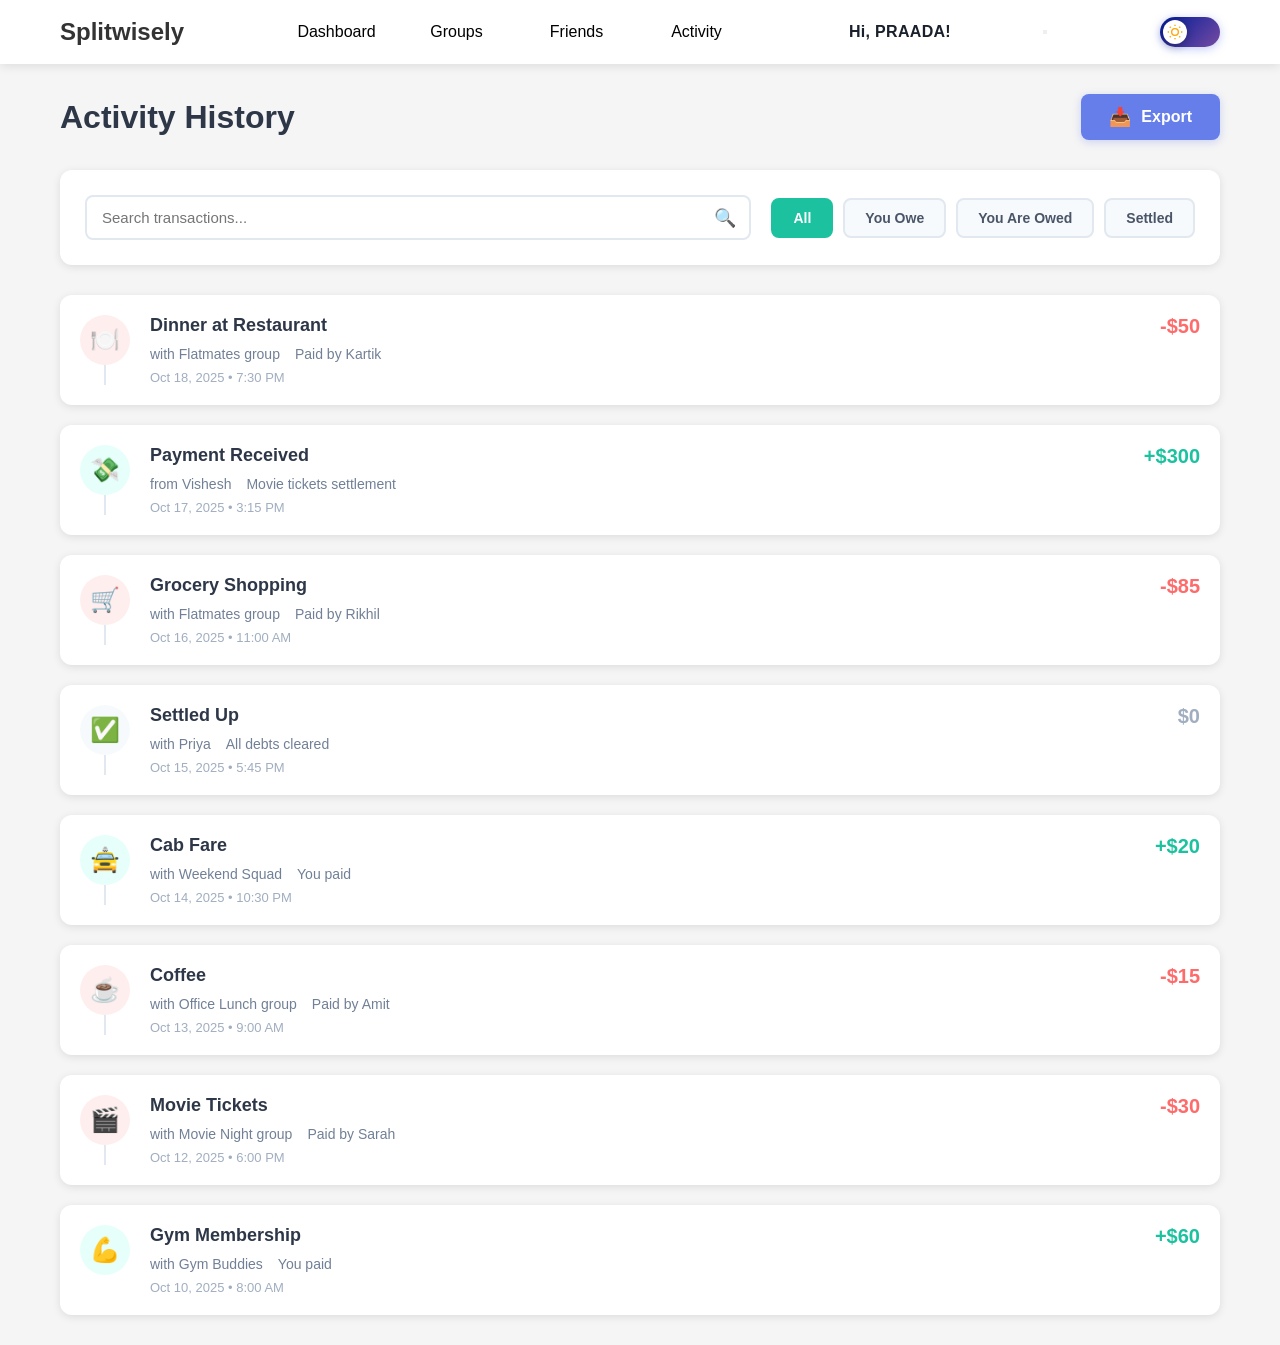
==== commit 5cc8aa02: "Add page transition animations and improve navbar styling for better user experience" ====
--- a/templates/activity.html
+++ b/templates/activity.html
@@ -1,13 +1,8 @@
 <!DOCTYPE html>
 <html lang="en">
 <head>
-    <link rel="stylesheet" href="../static/css/mobile-responsive.css">
-    <!-- basic HTML5 setup -->
-    <meta charset="UTF-8">
-    <!-- mobile responsive -->
-    <meta name="viewport" content="width=device-width, initial-scale=1.0">
     <title>Activity - Split Wisely</title>
-    
+    <link rel="stylesheet" href="../static/css/page-transitions.css">
     <!-- main dashboard CSS -->
     <link rel="stylesheet" href="../static/css/style.css">
     <!-- activity page ki apni CSS -->
@@ -26,13 +21,12 @@
                 <li><a href="index.html">Dashboard</a></li>
                 <li><a href="groups.html">Groups</a></li>
                 <li><a href="friends.html">Friends</a></li>
-                <!-- current page - active class laga di -->
                 <li><a href="activity.html" class="active">Activity</a></li>
             </ul>
             
             <!-- user greeting -->
             <div class="user-profile">
-                <span>Hi, User!</span>
+                <span>Hi, PRAADA!</span>
             </div>
             
             <!-- dark mode toggle -->
--- a/static/css/page-transitions.css
+++ b/static/css/page-transitions.css
@@ -0,0 +1,265 @@
+/* ===== PAGE TRANSITION ANIMATIONS WITH DYNAMIC COLORS ===== */
+
+/* ===== LIGHT MODE ANIMATIONS - BLACK/DARK THEME ===== */
+
+/* light mode - black gradient overlay during transition */
+body:not(.dark-mode) .main-container {
+    animation: slideInFromRight 0.6s cubic-bezier(0.4, 0, 0.2, 1);
+    position: relative;
+}
+
+/* light mode - dark overlay effect */
+body:not(.dark-mode) .main-container::before {
+    content: '';
+    position: fixed;
+    top: 0;
+    left: 0;
+    width: 100%;
+    height: 100%;
+    background: linear-gradient(135deg, #1a202c 0%, #2d3748 100%);
+    z-index: -1;
+    opacity: 0;
+    animation: fadeOverlay 0.6s ease-out;
+    pointer-events: none;
+}
+
+@keyframes fadeOverlay {
+    0% {
+        opacity: 0.3;
+    }
+    50% {
+        opacity: 0.15;
+    }
+    100% {
+        opacity: 0;
+    }
+}
+
+/* ===== DARK MODE ANIMATIONS - RED/VIBRANT THEME ===== */
+
+/* dark mode - red/purple gradient overlay */
+body.dark-mode .main-container::before {
+    content: '';
+    position: fixed;
+    top: 0;
+    left: 0;
+    width: 100%;
+    height: 100%;
+    background: linear-gradient(135deg, #dc2626 0%, #b91c1c 50%, #991b1b 100%);
+    z-index: -1;
+    opacity: 0;
+    animation: fadeOverlayRed 0.6s ease-out;
+    pointer-events: none;
+}
+
+@keyframes fadeOverlayRed {
+    0% {
+        opacity: 0.4;
+    }
+    50% {
+        opacity: 0.2;
+    }
+    100% {
+        opacity: 0;
+    }
+}
+
+/* ===== MAIN SLIDE ANIMATION ===== */
+.main-container {
+    animation: slideInFromRight 0.6s cubic-bezier(0.4, 0, 0.2, 1);
+}
+
+@keyframes slideInFromRight {
+    from {
+        opacity: 0;
+        transform: translateX(50px);
+    }
+    to {
+        opacity: 1;
+        transform: translateX(0);
+    }
+}
+
+/* ===== NAVBAR ANIMATION ===== */
+.navbar {
+    animation: slideInFromTop 0.5s cubic-bezier(0.4, 0, 0.2, 1);
+}
+
+@keyframes slideInFromTop {
+    from {
+        opacity: 0;
+        transform: translateY(-30px);
+    }
+    to {
+        opacity: 1;
+        transform: translateY(0);
+    }
+}
+
+/* ===== CARDS ANIMATION - LIGHT MODE (BLACK ACCENT) ===== */
+
+/* light mode - cards pe subtle black glow */
+body:not(.dark-mode) .balance-card,
+body:not(.dark-mode) .group-card,
+body:not(.dark-mode) .friend-card,
+body:not(.dark-mode) .activity-item {
+    animation: fadeInUpBlack 0.7s cubic-bezier(0.4, 0, 0.2, 1) backwards;
+}
+
+@keyframes fadeInUpBlack {
+    from {
+        opacity: 0;
+        transform: translateY(40px);
+        box-shadow: 0 0 30px rgba(0, 0, 0, 0.4);
+    }
+    to {
+        opacity: 1;
+        transform: translateY(0);
+        box-shadow: 0 2px 8px rgba(0, 0, 0, 0.1);
+    }
+}
+
+/* ===== CARDS ANIMATION - DARK MODE (RED ACCENT) ===== */
+
+/* dark mode - cards pe red glow */
+body.dark-mode .balance-card,
+body.dark-mode .group-card,
+body.dark-mode .friend-card,
+body.dark-mode .activity-item {
+    animation: fadeInUpRed 0.7s cubic-bezier(0.4, 0, 0.2, 1) backwards;
+}
+
+@keyframes fadeInUpRed {
+    from {
+        opacity: 0;
+        transform: translateY(40px) scale(0.95);
+        box-shadow: 0 0 40px rgba(220, 38, 38, 0.6);
+    }
+    to {
+        opacity: 1;
+        transform: translateY(0) scale(1);
+        box-shadow: 0 6px 16px rgba(220, 38, 38, 0.15);
+    }
+}
+
+/* ===== STAGGERED DELAYS ===== */
+
+/* balance cards - delay between each */
+.balance-card:nth-child(1) { animation-delay: 0.1s; }
+.balance-card:nth-child(2) { animation-delay: 0.2s; }
+.balance-card:nth-child(3) { animation-delay: 0.3s; }
+
+/* group cards */
+.group-card:nth-child(1) { animation-delay: 0.1s; }
+.group-card:nth-child(2) { animation-delay: 0.15s; }
+.group-card:nth-child(3) { animation-delay: 0.2s; }
+.group-card:nth-child(4) { animation-delay: 0.25s; }
+.group-card:nth-child(5) { animation-delay: 0.3s; }
+.group-card:nth-child(6) { animation-delay: 0.35s; }
+
+/* friend cards */
+.friend-card:nth-child(1) { animation-delay: 0.08s; }
+.friend-card:nth-child(2) { animation-delay: 0.16s; }
+.friend-card:nth-child(3) { animation-delay: 0.24s; }
+.friend-card:nth-child(4) { animation-delay: 0.32s; }
+.friend-card:nth-child(5) { animation-delay: 0.4s; }
+.friend-card:nth-child(6) { animation-delay: 0.48s; }
+
+/* activity items */
+.activity-item:nth-child(1) { animation-delay: 0.05s; }
+.activity-item:nth-child(2) { animation-delay: 0.1s; }
+.activity-item:nth-child(3) { animation-delay: 0.15s; }
+.activity-item:nth-child(4) { animation-delay: 0.2s; }
+.activity-item:nth-child(5) { animation-delay: 0.25s; }
+.activity-item:nth-child(6) { animation-delay: 0.3s; }
+.activity-item:nth-child(7) { animation-delay: 0.35s; }
+.activity-item:nth-child(8) { animation-delay: 0.4s; }
+
+/* ===== PAGE TITLE ANIMATION ===== */
+
+/* light mode - black fade in */
+body:not(.dark-mode) .page-title {
+    animation: fadeInBlack 0.6s ease-out 0.2s backwards;
+}
+
+@keyframes fadeInBlack {
+    from {
+        opacity: 0;
+        color: #000000;
+        text-shadow: 0 0 20px rgba(0, 0, 0, 0.8);
+    }
+    to {
+        opacity: 1;
+        color: #2d3748;
+        text-shadow: none;
+    }
+}
+
+/* dark mode - red glow fade in */
+body.dark-mode .page-title {
+    animation: fadeInRed 0.6s ease-out 0.2s backwards;
+}
+
+@keyframes fadeInRed {
+    from {
+        opacity: 0;
+        color: #dc2626;
+        text-shadow: 0 0 30px rgba(220, 38, 38, 0.8);
+    }
+    to {
+        opacity: 1;
+        color: #e2e8f0;
+        text-shadow: 0 2px 10px rgba(220, 38, 38, 0.3);
+    }
+}
+
+/* ===== BUTTON ANIMATIONS ===== */
+
+/* add expense button - pulse effect light mode (black) */
+body:not(.dark-mode) .add-expense-btn {
+    animation: pulseBlack 2s ease-in-out infinite;
+}
+
+@keyframes pulseBlack {
+    0%, 100% {
+        box-shadow: 0 4px 15px rgba(0, 0, 0, 0.3);
+    }
+    50% {
+        box-shadow: 0 4px 25px rgba(0, 0, 0, 0.5);
+    }
+}
+
+/* add expense button - pulse effect dark mode (red) */
+body.dark-mode .add-expense-btn {
+    animation: pulseRed 2s ease-in-out infinite;
+}
+
+@keyframes pulseRed {
+    0%, 100% {
+        box-shadow: 0 4px 15px rgba(255, 42, 42, 0.594);
+    }
+    50% {
+        box-shadow: 0 6px 30px rgba(220, 38, 38, 0.7);
+    }
+}
+
+/* ===== HOVER GLOW EFFECTS ===== */
+
+/* light mode - black glow on hover */
+body:not(.dark-mode) .balance-card:hover,
+body:not(.dark-mode) .group-card:hover,
+body:not(.dark-mode) .friend-card:hover {
+    box-shadow: 0 8px 25px rgba(0, 0, 0, 0.2);
+}
+
+/* dark mode - red glow on hover */
+body.dark-mode .balance-card:hover,
+body.dark-mode .group-card:hover,
+body.dark-mode .friend-card:hover {
+    box-shadow: 0 8px 30px rgba(26, 240, 255, 0.5);
+}
+
+/* ===== SMOOTH TRANSITIONS ===== */
+* {
+    transition: box-shadow 0.3s ease, transform 0.3s ease;
+}
--- a/static/css/style.css
+++ b/static/css/style.css
@@ -39,7 +39,46 @@
 .nav-links {
     display: flex;
     list-style: none;
-    gap: 30px;
+    gap: 0; /* gap hata di - fixed width use karenge */
+}
+
+/* har nav item ko fixed width diya - alignment ke liye */
+.nav-links li {
+    width: 120px; /* sab items same width */
+    text-align: center; /* text center me */
+}
+
+.nav-links a {
+    display: block; /* full width clickable */
+    padding: 8px 0; /* consistent padding */
+    color: white;
+    text-decoration: none;
+    font-weight: 500;
+    font-size: 16px;
+    transition: all 0.3s ease;
+    position: relative;
+}
+
+/* hover effect - underline animation */
+.nav-links a::after {
+    content: '';
+    position: absolute;
+    bottom: 0;
+    left: 50%;
+    transform: translateX(-50%);
+    width: 0;
+    height: 3px;
+    background: white;
+    transition: width 0.3s ease;
+}
+
+.nav-links a:hover::after,
+.nav-links a.active::after {
+    width: 80%; /* underline width */
+}
+
+.nav-links a:hover {
+    opacity: 1;
 }
 
 .nav-links a {
@@ -54,9 +93,30 @@
     opacity: 0.8;
 }
 
+/* ===== USER PROFILE COLOR FIX ===== */
+
+/* user profile - light mode me BLACK, dark mode me WHITE */
 .user-profile {
-    color: white;
     font-weight: 500;
+    transition: color 0.3s ease;
+}
+
+/* light mode - BLACK text (navbar green pe) */
+body:not(.dark-mode) .user-profile span {
+    color: #1a202c; /* dark black */
+    text-shadow: 0 1px 2px rgba(255, 255, 255, 0.3); /* white shadow for contrast */
+}
+
+/* dark mode - WHITE text (navbar dark pe) */
+body.dark-mode .user-profile span {
+    color: #ffffff; /* pure white */
+    text-shadow: 0 1px 2px rgba(0, 0, 0, 0.5); /* black shadow for depth */
+}
+
+/* extra bold for better visibility */
+.user-profile span {
+    font-weight: 600;
+    letter-spacing: 0.3px;
 }
 
 /* ===== MAIN CONTAINER ===== */
@@ -641,4 +701,24 @@
 
 body.dark-mode .balance-card.total .amount.balance-zero {
     color: #e2e8f0 !important;
+}
+/* user profile text color - light mode */
+.user-profile {
+    color: white; /* navbar green pe white text */
+    font-weight: 500;
+}
+
+/* dark mode me bhi proper contrast chahiye */
+body.dark-mode .user-profile {
+    color: white; /* dark mode navbar pe bhi white */
+}
+
+/* agar navbar dark hai to text light */
+body.dark-mode .navbar {
+    background-color: #2d3748; /* dark navbar */
+}
+
+/* ensure visibility in both modes */
+.user-profile span {
+    text-shadow: 0 1px 3px rgba(0, 0, 0, 0.3); /* subtle shadow for readability */
 }
